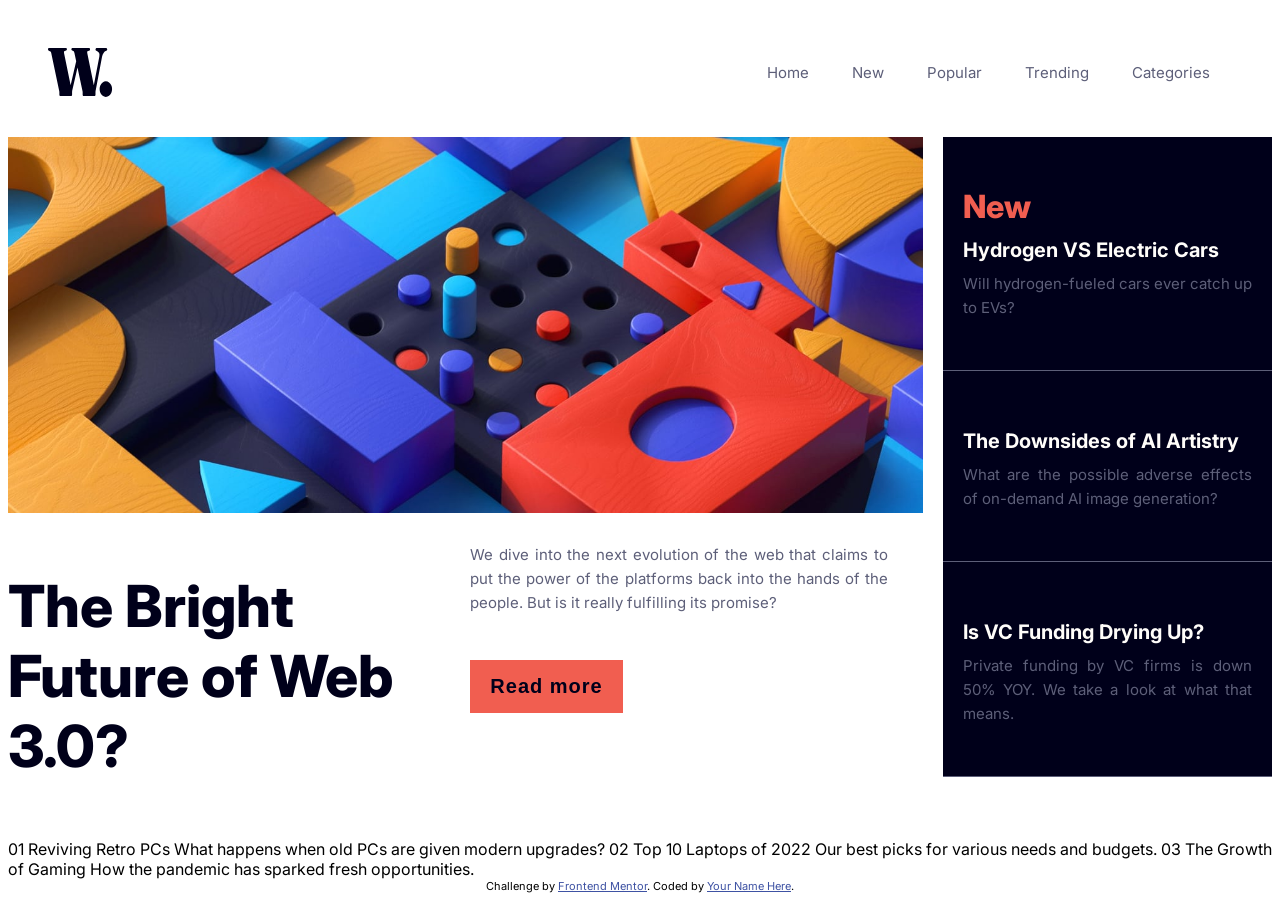
==== index.html @ 89f35e02 "La sección main esta casi finalizada con los estilos desktop, solo falta darles los ultimos ajustos " ====
<!DOCTYPE html>
<html lang="en">
<head>
  <meta charset="UTF-8">
  <meta name="viewport" content="width=device-width, initial-scale=1.0"> <!-- displays site properly based on user's device -->
  <link rel="icon" type="image/png" sizes="32x32" href="./assets/images/favicon-32x32.png">
  <link rel="preconnect" href="https://fonts.gstatic.com" crossorigin> <link href="https://fonts.googleapis.com/css2?family=Inter:wght@400;700;800&display=swap" rel="stylesheet">
  <link rel="stylesheet" href="assets/css/styles.css">
  <title>Frontend Mentor | News homepage</title>

  <!-- ###### NAVBAR ###### -->
  <style>
    .attribution { font-size: 0.6875rem; text-align: center; }
    .attribution a { color: hsl(228, 45%, 44%); }
  </style>
</head>
<body>
  <!-- Seccion de barra de navegación-->
  <nav class="navbar">
      <!-- Titulo (LOGO W)-->
    <img src="./assets/images/logo.svg" alt="logo W" class="logoW">
    <ul class="nav-menu">
      <li><a href="#">Home</a></li>
      <li><a href="#">New</a></li>
      <li><a href="#">Popular</a></li>
      <li><a href="#">Trending</a></li>
      <li><a href="#">Categories</a></li>
    </ul>
    <!-- Seccion para los botones que se deberan mostrar de acuerdo al tamaño, 
    es decir, para (Mobile First) -->
    <button class="btnMenu">
      <img src="./assets/images/icon-menu.svg" alt="menu icon" class="iconMenu">
    </button>
  </nav>

<!-- ###### MAIN ###### -->
  <section class="news">
    <article class="newArticle">
      <img src="./assets/images/image-web-3-desktop.jpg" 
      alt="web 3.0 image" class="imgNews">
        <!-- Título -->
        <div class="newContainerInfo">
          <h1 class="titleNew">The Bright Future of Web 3.0?</h1>

          <div class="newContainerInfoTextButton">
            <p>We dive into the next evolution of the web that claims to put the power of the platforms back into the hands of the people. 
            But is it really fulfilling its promise?</p>
            <button class="btnReadMore">Read more</button>
          </div>
        </div>
        <!-- Botón para leer más -->
    </article>

  <!-- Lista de noticias (aside) -->
    <aside class="asideNews">
        <article class="asideNewsItem">
            <h2>New</h2>
            <h3>Hydrogen VS Electric Cars</h3>
            <p>Will hydrogen-fueled cars ever catch up to EVs?</p>
        </article>

        <article class="asideNewsItem">
            <h3>The Downsides of AI Artistry</h3>
            <p>What are the possible adverse effects of on-demand AI image generation?</p>
        </article>

        <article class="asideNewsItem">
            <h3>Is VC Funding Drying Up?</h3>
            <p>Private funding by VC firms is down 50% YOY. We take a look at what that means.</p>
        </article>
    </aside>
  </section>
<!-- Articulos destacados (articles) -->
  <div class="article">
      01
      Reviving Retro PCs
      What happens when old PCs are given modern upgrades?

      02
      Top 10 Laptops of 2022
      Our best picks for various needs and budgets.

      03
      The Growth of Gaming
      How the pandemic has sparked fresh opportunities.
  </div>
  <footer class="attribution">
    Challenge by <a href="https://www.frontendmentor.io?ref=challenge">Frontend Mentor</a>. 
    Coded by <a href="#">Your Name Here</a>.
  </footer>
</body>
</html>
---- assets/css/styles.css ----
/* ==== ESTILOS PARA VERSIÓN ESCRITORIO (DESKTOP FIRST) ==== */
body{
    background-color: white;
    font-family: 'Inter', sans-serif;
    /* font-family: 'Inter', sans-serif;   font-style: italic; */
}
/* ---- Estilos para NAVBAR ---- */
.navbar{
    font-weight: 400;
    font-size: 15px;
    display: flex;
    padding: 40px;
}
/* Estilos para Navbar_menu */
.nav-menu{
    list-style: none;
    display: flex;
    flex: 1%;
    justify-content: space-around;
    margin-left: 50%;

}
.nav-menu a{
    text-decoration: none;
    color: hsl(236, 13%, 42%);
    padding: 0px;
}
/* Estilos para el botón de menú */
.btnMenu{
    display: none;
}
/* Diseño para navbar hoover */
.nav-menu a:hover{
    color: hsl(5, 85%, 63%);
}
/* .title_W{
    font-size: 50px;
    font-family: 'Inter', sans-serif;
} */
/* ------------ ESTILOS SECTION ------------ */
.news{
    display: grid;
    grid-template-columns: 2.5fr 0.9fr;
    gap:20px;
    
}
/* ======= Artículo principal ======= */
.newArticle {
    display: flex;
    flex-direction: column;
}
.imgNews {
    width: 100%;
    height: auto;
}
.titleNew{
    font-weight: 800;
    color: hsl(240, 100%, 5%);
    font-size: 58px;
    
}
.btnReadMore{
    align-self: start;
    font-weight: 700;
    background-color: hsl(5, 85%, 63%);
    color: hsl(240, 100%, 5%);
    border: none;
    margin-top: 30px;
    padding: 15px 20px;
    text-align: center;
    font-size: 20px;
    letter-spacing: 1px;
    cursor: pointer;
}
.btnReadMore:hover{
    background-color: hsl(240, 100%, 5%);
    color: hsl(36, 100%, 99%);
}
.newArticle p{
    font-weight: 400;
    color: hsl(236, 13%, 42%);
    font-size: 15px;
    line-height: 1.6;
    margin-top: 30px;
    padding-right: 35px;
    text-align: justify;

}
.newContainerInfo{
    display: grid;
    grid-template-columns: 1fr 1fr;
    gap: 10px;
    align-items: start;

}
/* ------------ Estilos para la parte de asideNews ------------ */
.asideNews{
    display: flex;
    flex-direction: column;
    gap: 8px;
    align-self: start;
    background-color: hsl(240, 100%, 5%);
    
}
.asideNewsItem{
    padding: 50px 20px;
    border-bottom: 1px solid hsl(236, 13%, 42%);
}

.asideNewsItem h2{
    font-weight: 800;
    font-size: 32px;
    color: hsl(5, 85%, 63%);
    margin: 0 0 12px 0;
}
.asideNewsItem h3{
    font-weight: 700;
    font-size: 20px;
    color: hsl(36, 100%, 99%);
    margin: 0 0 10px 0;
}
.asideNewsItem p{
    font-weight: 400;
    font-size: 15px;
    line-height: 1.6;
    color: hsl(236, 13%, 42%);
    text-align: justify;
    margin: 0;
}



/* ==== ESTILOS PARA VERSIÓN MÓVIL (MOBILE) ==== */
@media (max-width: 768px){
    .navbar{
        font-family: 'Inter', sans-serif;
        font-weight: 400;
        font-size: 15px;
        border: 1px solid red;
        display: flex;
        justify-content: space-between;
        padding: 20px;
    }
    /* Estilos para Navbar_menu */
    .nav-menu{
        /* list-style: none;
        display: flex;
        flex: 1%;
        justify-content: space-around;
        border: 1px solid blue;
        margin-left: 50%; */
        display: none;
        
    }
    .nav-menu a{
        text-decoration: none;
        color: hsl(236, 13%, 42%);
        padding: 0px;
    }
    /* Estilos para el botón de menú */
    .btnMenu{
        display: block;
    }
    /* Estilo para hoover */
    .nav-menu a:hover{
        color: hsl(5, 85%, 63%);
    }

}
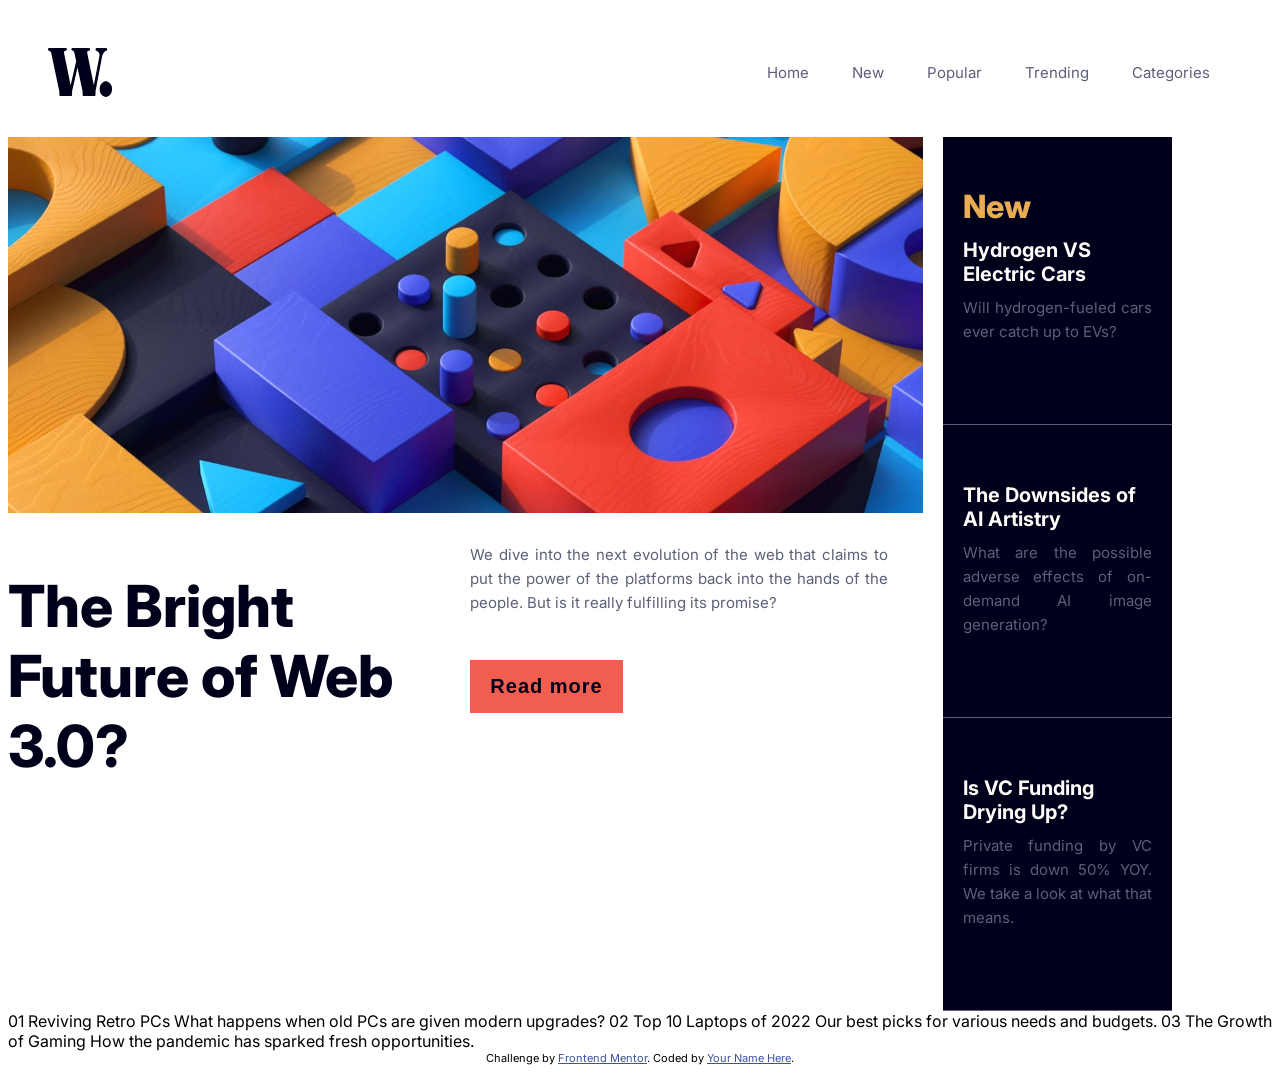
==== commit 4ef10f00: "Se agrego hover al aside, ademas de darle los ajustes finales" ====
--- a/index.html
+++ b/index.html
@@ -53,21 +53,28 @@
 
   <!-- Lista de noticias (aside) -->
     <aside class="asideNews">
+      <!-- Artículo 1 -->
+      <a CLASS="asideNewsItem_a">
         <article class="asideNewsItem">
             <h2>New</h2>
             <h3>Hydrogen VS Electric Cars</h3>
             <p>Will hydrogen-fueled cars ever catch up to EVs?</p>
         </article>
-
+      </a>
+      <!-- Artículo 2 -->
+      <a CLASS="asideNewsItem_a">
         <article class="asideNewsItem">
             <h3>The Downsides of AI Artistry</h3>
             <p>What are the possible adverse effects of on-demand AI image generation?</p>
         </article>
-
+      </a>
+      <!-- Artículo 3 -->
+      <a CLASS="asideNewsItem_a">
         <article class="asideNewsItem">
             <h3>Is VC Funding Drying Up?</h3>
             <p>Private funding by VC firms is down 50% YOY. We take a look at what that means.</p>
         </article>
+      </a>
     </aside>
   </section>
 <!-- Articulos destacados (articles) -->
--- a/assets/css/styles.css
+++ b/assets/css/styles.css
@@ -98,19 +98,21 @@
     display: flex;
     flex-direction: column;
     gap: 8px;
+    margin-right: 100px;
     align-self: start;
     background-color: hsl(240, 100%, 5%);
     
 }
 .asideNewsItem{
-    padding: 50px 20px;
+    padding: 50px 20px 80px 20px;
     border-bottom: 1px solid hsl(236, 13%, 42%);
+    cursor: pointer;
 }
 
 .asideNewsItem h2{
     font-weight: 800;
     font-size: 32px;
-    color: hsl(5, 85%, 63%);
+    color: hsl(35, 77%, 62%);
     margin: 0 0 12px 0;
 }
 .asideNewsItem h3{
@@ -127,7 +129,12 @@
     text-align: justify;
     margin: 0;
 }
-
+.asideNewsItem_a:hover{
+    .asideNewsItem h3{
+        color: hsl(35, 77%, 62%);
+    }
+ 
+}
 
 
 /* ==== ESTILOS PARA VERSIÓN MÓVIL (MOBILE) ==== */
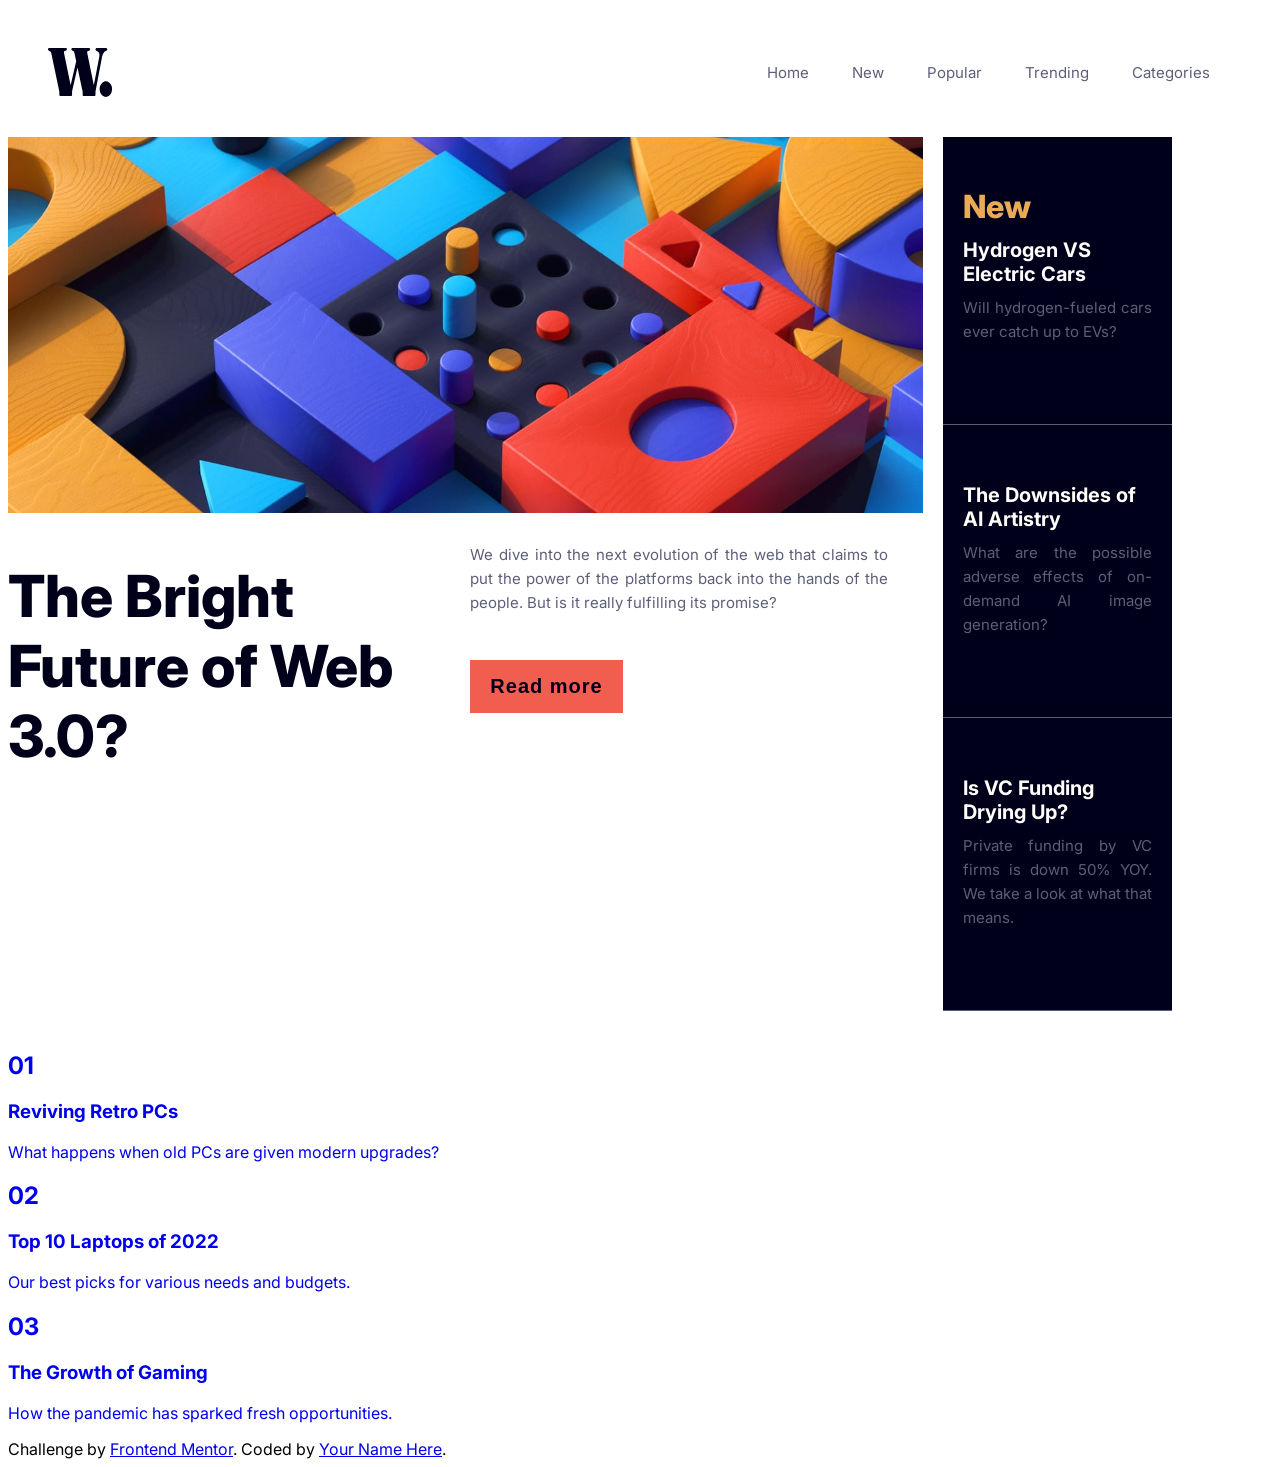
==== commit bcc0b6ec: "Se comenzo a trabajar en la parte de articulos destacados, dandole un formato estructurado en html y" ====
--- a/index.html
+++ b/index.html
@@ -8,53 +8,53 @@
   <link rel="stylesheet" href="assets/css/styles.css">
   <title>Frontend Mentor | News homepage</title>
 
-  <!-- ###### NAVBAR ###### -->
-  <style>
-    .attribution { font-size: 0.6875rem; text-align: center; }
-    .attribution a { color: hsl(228, 45%, 44%); }
-  </style>
+  <!-- ###### HEADER ###### -->
+  
+  <header>
+      <!-- Seccion de barra de navegación (NAVBAR)-->
+    <nav class="navbar">
+        <!-- Titulo (LOGO W)-->
+      <img src="./assets/images/logo.svg" alt="logo W" class="logoW">
+      <ul class="nav-menu">
+        <li><a href="#">Home</a></li>
+        <li><a href="#">New</a></li>
+        <li><a href="#">Popular</a></li>
+        <li><a href="#">Trending</a></li>
+        <li><a href="#">Categories</a></li>
+      </ul>
+      <!-- Seccion para los botones que se deberan mostrar de acuerdo al tamaño, 
+      es decir, para (Mobile First) -->
+      <button class="btnMenu">
+        <img src="./assets/images/icon-menu.svg" alt="menu icon" class="iconMenu">
+      </button>
+    </nav>
+
+  </header>
+
 </head>
 <body>
-  <!-- Seccion de barra de navegación-->
-  <nav class="navbar">
-      <!-- Titulo (LOGO W)-->
-    <img src="./assets/images/logo.svg" alt="logo W" class="logoW">
-    <ul class="nav-menu">
-      <li><a href="#">Home</a></li>
-      <li><a href="#">New</a></li>
-      <li><a href="#">Popular</a></li>
-      <li><a href="#">Trending</a></li>
-      <li><a href="#">Categories</a></li>
-    </ul>
-    <!-- Seccion para los botones que se deberan mostrar de acuerdo al tamaño, 
-    es decir, para (Mobile First) -->
-    <button class="btnMenu">
-      <img src="./assets/images/icon-menu.svg" alt="menu icon" class="iconMenu">
-    </button>
-  </nav>
 
 <!-- ###### MAIN ###### -->
-  <section class="news">
+  <main class="news">
     <article class="newArticle">
       <img src="./assets/images/image-web-3-desktop.jpg" 
       alt="web 3.0 image" class="imgNews">
         <!-- Título -->
         <div class="newContainerInfo">
           <h1 class="titleNew">The Bright Future of Web 3.0?</h1>
-
+        <!-- Botón para leer más -->
           <div class="newContainerInfoTextButton">
             <p>We dive into the next evolution of the web that claims to put the power of the platforms back into the hands of the people. 
             But is it really fulfilling its promise?</p>
             <button class="btnReadMore">Read more</button>
           </div>
         </div>
-        <!-- Botón para leer más -->
     </article>
 
   <!-- Lista de noticias (aside) -->
     <aside class="asideNews">
       <!-- Artículo 1 -->
-      <a CLASS="asideNewsItem_a">
+      <a  href="#" CLASS="asideNewsItem_a">
         <article class="asideNewsItem">
             <h2>New</h2>
             <h3>Hydrogen VS Electric Cars</h3>
@@ -62,35 +62,46 @@
         </article>
       </a>
       <!-- Artículo 2 -->
-      <a CLASS="asideNewsItem_a">
+      <a href="#" CLASS="asideNewsItem_a">
         <article class="asideNewsItem">
             <h3>The Downsides of AI Artistry</h3>
             <p>What are the possible adverse effects of on-demand AI image generation?</p>
         </article>
       </a>
       <!-- Artículo 3 -->
-      <a CLASS="asideNewsItem_a">
+      <a href="#" CLASS="asideNewsItem_a">
         <article class="asideNewsItem">
             <h3>Is VC Funding Drying Up?</h3>
             <p>Private funding by VC firms is down 50% YOY. We take a look at what that means.</p>
         </article>
       </a>
     </aside>
-  </section>
 <!-- Articulos destacados (articles) -->
-  <div class="article">
-      01
-      Reviving Retro PCs
-      What happens when old PCs are given modern upgrades?
+    <section class="recommendedNews">
+      <a href="#" class="recommendedNewsItem_a">
+        <article class="recommendedNewsItem">
+          <h2>01</h2>
+          <h3>Reviving Retro PCs</h3>
+        </article>
+        <p>What happens when old PCs are given modern upgrades?</p>
+      </a>
+      <a href="#" class="recommendedNewsItem_a">
+        <article class="recommendedNewsItem">
+            <h2>02</h2>
+            <h3>Top 10 Laptops of 2022</h3>
+            <p>Our best picks for various needs and budgets.</p>
+          </article>
+      </a>
+      <a href="#" class="recommendedNewsItem_a">
+        <article class="recommendedNewsItem">
+          <h2>03</h2>
+          <h3>The Growth of Gaming</h3>
+          <p>How the pandemic has sparked fresh opportunities.</p>
+        </article>
+      </a>
+    </section>
+  </main  >
 
-      02
-      Top 10 Laptops of 2022
-      Our best picks for various needs and budgets.
-
-      03
-      The Growth of Gaming
-      How the pandemic has sparked fresh opportunities.
-  </div>
   <footer class="attribution">
     Challenge by <a href="https://www.frontendmentor.io?ref=challenge">Frontend Mentor</a>. 
     Coded by <a href="#">Your Name Here</a>.
--- a/assets/css/styles.css
+++ b/assets/css/styles.css
@@ -101,7 +101,9 @@
     margin-right: 100px;
     align-self: start;
     background-color: hsl(240, 100%, 5%);
-    
+}
+.asideNewsItem_a{
+    text-decoration: none;
 }
 .asideNewsItem{
     padding: 50px 20px 80px 20px;
@@ -135,7 +137,10 @@
     }
  
 }
-
+/* ------------ Estilos para la parte inferior de articulos destacados------------ */
+.recommendedNewsItem_a{
+    text-decoration: none;
+}
 
 /* ==== ESTILOS PARA VERSIÓN MÓVIL (MOBILE) ==== */
 @media (max-width: 768px){
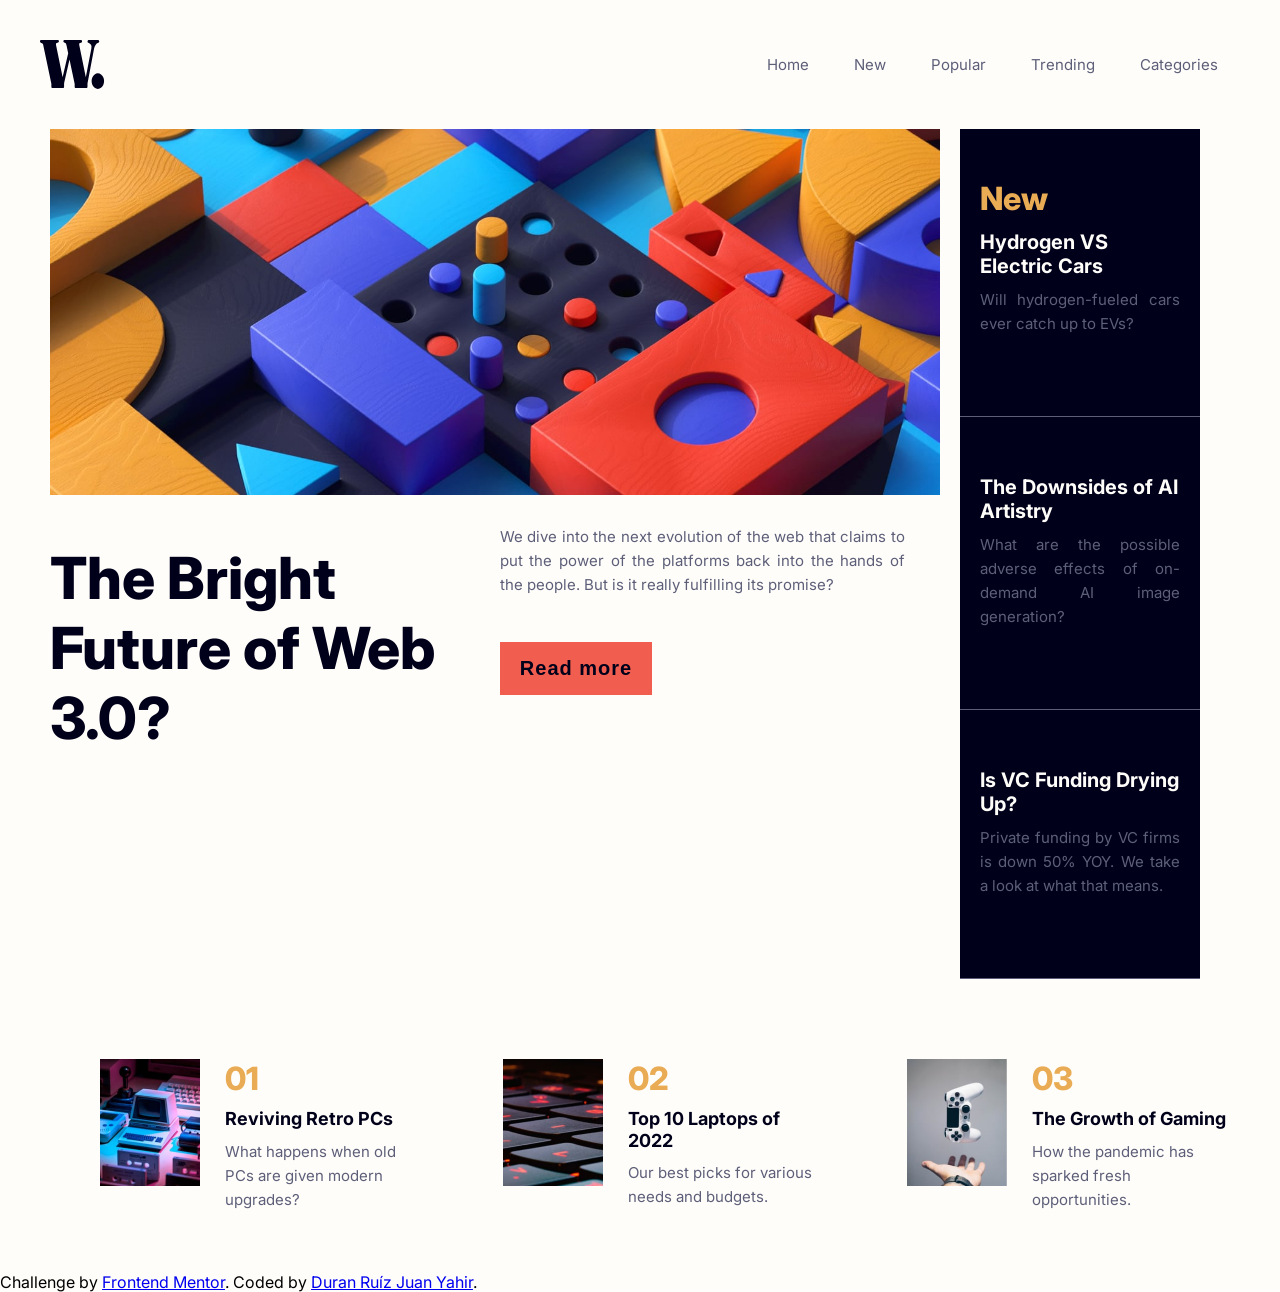
==== commit 3996da93: "Se realizaron los ultimos ajustes, para finalizar la version desktop. Ahora falta solo la versión de" ====
--- a/index.html
+++ b/index.html
@@ -80,23 +80,33 @@
     <section class="recommendedNews">
       <a href="#" class="recommendedNewsItem_a">
         <article class="recommendedNewsItem">
-          <h2>01</h2>
-          <h3>Reviving Retro PCs</h3>
+          <img src="./assets/images/image-retro-pcs.jpg" alt="retro pc image" class="imgRecommendedNews">
+          <div class="recommendedNewsItem_info">
+            <h2>01</h2>
+            <h3>Reviving Retro PCs</h3>
+            <p>What happens when old PCs are given modern upgrades?</p>
+          </div>
+
         </article>
-        <p>What happens when old PCs are given modern upgrades?</p>
       </a>
       <a href="#" class="recommendedNewsItem_a">
         <article class="recommendedNewsItem">
+          <img src="./assets/images/image-top-laptops.jpg" alt="retro pc image" class="imgRecommendedNews">
+          <div class="recommendedNewsItem_info">
             <h2>02</h2>
             <h3>Top 10 Laptops of 2022</h3>
             <p>Our best picks for various needs and budgets.</p>
+          </div>
           </article>
       </a>
       <a href="#" class="recommendedNewsItem_a">
         <article class="recommendedNewsItem">
-          <h2>03</h2>
-          <h3>The Growth of Gaming</h3>
-          <p>How the pandemic has sparked fresh opportunities.</p>
+          <img src="./assets/images/image-gaming-growth.jpg" alt="retro pc image" class="imgRecommendedNews">
+          <div class="recommendedNewsItem_info">
+              <h2>03</h2>
+              <h3>The Growth of Gaming</h3>
+              <p>How the pandemic has sparked fresh opportunities.</p>
+          </div>
         </article>
       </a>
     </section>
@@ -104,7 +114,7 @@
 
   <footer class="attribution">
     Challenge by <a href="https://www.frontendmentor.io?ref=challenge">Frontend Mentor</a>. 
-    Coded by <a href="#">Your Name Here</a>.
+    Coded by <a href="#">Duran Ruíz Juan Yahir</a>.
   </footer>
 </body>
 </html>
--- a/assets/css/styles.css
+++ b/assets/css/styles.css
@@ -1,8 +1,9 @@
 /* ==== ESTILOS PARA VERSIÓN ESCRITORIO (DESKTOP FIRST) ==== */
 body{
-    background-color: white;
+    background-color: hsl(36, 100%, 99%);
     font-family: 'Inter', sans-serif;
-    /* font-family: 'Inter', sans-serif;   font-style: italic; */
+    margin: 0;
+    padding: 0;
 }
 /* ---- Estilos para NAVBAR ---- */
 .navbar{
@@ -38,16 +39,19 @@
     font-family: 'Inter', sans-serif;
 } */
 /* ------------ ESTILOS SECTION ------------ */
+/* Ajusté los márgenes laterales y el espacio superior para que el bloque principal
+    coincida con la proporción del diseño de referencia. */
 .news{
     display: grid;
     grid-template-columns: 2.5fr 0.9fr;
     gap:20px;
-    
+    margin-left: 50px;
 }
 /* ======= Artículo principal ======= */
 .newArticle {
     display: flex;
     flex-direction: column;
+    
 }
 .imgNews {
     width: 100%;
@@ -94,11 +98,13 @@
 
 }
 /* ------------ Estilos para la parte de asideNews ------------ */
+/* Quité espacios extra y compacté el padding para que el panel oscuro conserve
+    la altura y separación exacta de la maqueta. */
 .asideNews{
     display: flex;
     flex-direction: column;
     gap: 8px;
-    margin-right: 100px;
+    margin-right: 80px;
     align-self: start;
     background-color: hsl(240, 100%, 5%);
 }
@@ -135,11 +141,56 @@
     .asideNewsItem h3{
         color: hsl(35, 77%, 62%);
     }
- 
-}
+}
+
 /* ------------ Estilos para la parte inferior de articulos destacados------------ */
+
+.recommendedNews{
+    display: grid;
+    grid-template-columns: repeat(3, 1fr);
+    gap: 80px;
+    margin-top: 60px;
+    margin-bottom: 60px;
+    margin-left: 50px;
+    margin-right: 50px;
+    grid-column: 1 / -1;
+}
+.recommendedNewsItem{
+    display: flex;
+    gap: 25px;
+    cursor: pointer;
+    align-items: flex-start;
+}
+
+.recommendedNewsItem h2{
+    font-weight: 800;
+    font-size: 32px;
+    color: hsl(35, 77%, 62%);
+    margin: 0;
+}
+.recommendedNewsItem h3{
+    font-weight: 700;
+    font-size: 18px;
+    color: hsl(240, 100%, 5%);
+    margin: 10px 0;
+    line-height: 1.2;
+}
+.recommendedNewsItem p{
+    font-weight: 400;
+    font-size: 15px;
+    color: hsl(236, 13%, 42%);
+    line-height: 1.6;
+    margin: 0;
+}
+.recommendedNewsItem img{
+    width: 100px;
+    height: 127px;
+    object-fit: cover;
+    flex-shrink: 0;
+}
 .recommendedNewsItem_a{
     text-decoration: none;
+    color: inherit;
 }
 
 /* ==== ESTILOS PARA VERSIÓN MÓVIL (MOBILE) ==== */
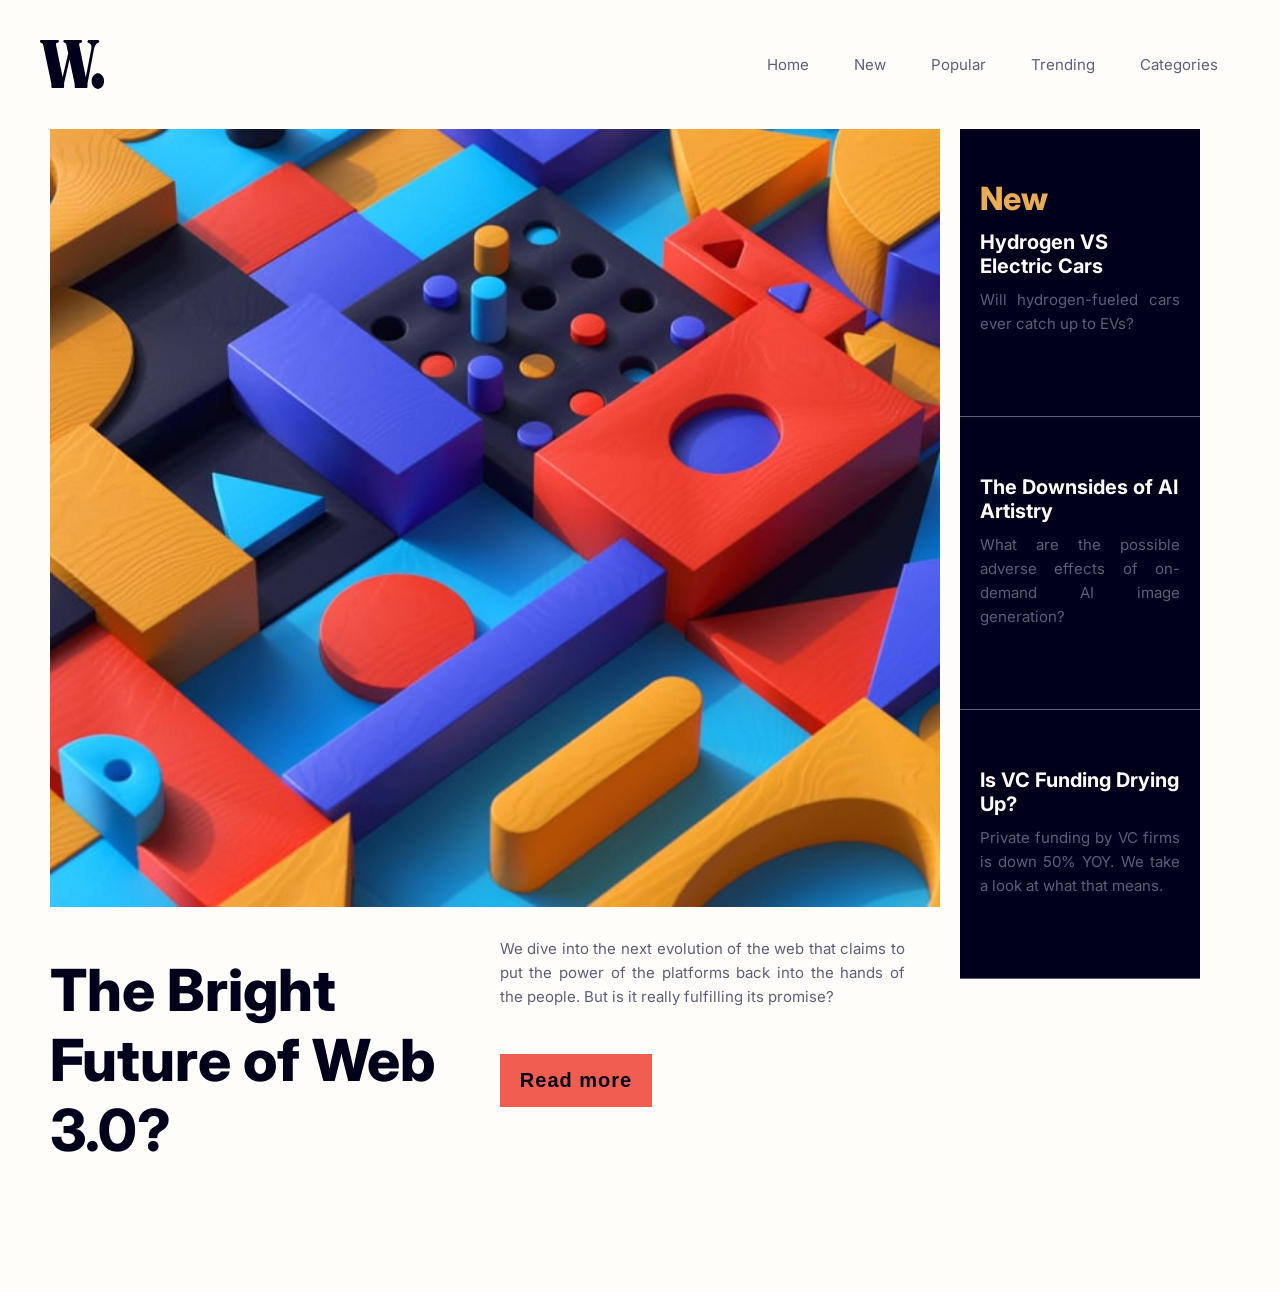
==== commit e8f51dbf: "Se agrego el javascript para desplegar el menu" ====
--- a/index.html
+++ b/index.html
@@ -37,8 +37,11 @@
 <!-- ###### MAIN ###### -->
   <main class="news">
     <article class="newArticle">
-      <img src="./assets/images/image-web-3-desktop.jpg" 
-      alt="web 3.0 image" class="imgNews">
+      <picture>
+        <source media="(max-width: 768px)" srcset="./assets/images/image-web-3-mobile.jpg">
+        <img src="./assets/images/image-web-3-desktop.jpg" 
+        alt="web 3.0 image" class="imgNews">
+      </picture>
         <!-- Título -->
         <div class="newContainerInfo">
           <h1 class="titleNew">The Bright Future of Web 3.0?</h1>
@@ -116,5 +119,7 @@
     Challenge by <a href="https://www.frontendmentor.io?ref=challenge">Frontend Mentor</a>. 
     Coded by <a href="#">Duran Ruíz Juan Yahir</a>.
   </footer>
+
+  <script src="assets/js/main.js"></script>
 </body>
 </html>
--- a/assets/css/styles.css
+++ b/assets/css/styles.css
@@ -4,6 +4,12 @@
     font-family: 'Inter', sans-serif;
     margin: 0;
     padding: 0;
+    overflow-x: hidden;
+}
+
+img{
+    display: block;
+    max-width: 100%;
 }
 /* ---- Estilos para NAVBAR ---- */
 .navbar{
@@ -192,41 +198,181 @@
     text-decoration: none;
     color: inherit;
 }
-
+.recommendedNewsItem_a:hover{
+    .recommendedNewsItem h3{
+        color: hsl(5, 85%, 63%);
+    }
+}
 /* ==== ESTILOS PARA VERSIÓN MÓVIL (MOBILE) ==== */
 @media (max-width: 768px){
     .navbar{
-        font-family: 'Inter', sans-serif;
-        font-weight: 400;
-        font-size: 15px;
-        border: 1px solid red;
         display: flex;
         justify-content: space-between;
-        padding: 20px;
-    }
-    /* Estilos para Navbar_menu */
+        align-items: center;
+        padding: 28px 20px 18px;
+    }
+
+    .logoW{
+        width: 44px;
+        height: auto;
+    }
+
     .nav-menu{
-        /* list-style: none;
+        position: fixed;
+        top: 0;
+        right: 0;
+        bottom: 0;
+        width: min(72vw, 320px);
+        margin: 0;
+        padding: 120px 24px 24px;
+        list-style: none;
         display: flex;
-        flex: 1%;
-        justify-content: space-around;
-        border: 1px solid blue;
-        margin-left: 50%; */
-        display: none;
-        
-    }
+        flex-direction: column;
+        gap: 22px;
+        justify-content: flex-start;
+        align-items: flex-start;
+        background-color: hsl(36, 100%, 99%);
+        transform: translateX(100%);
+        transition: transform 0.25s ease;
+        z-index: 20;
+    }
+
+    body.menu-open .nav-menu{
+        transform: translateX(0);
+        box-shadow: -40px 0 0 rgba(0, 0, 0, 0.45);
+    }
+
+    .nav-menu li{
+        width: 100%;
+    }
+
     .nav-menu a{
         text-decoration: none;
-        color: hsl(236, 13%, 42%);
-        padding: 0px;
-    }
-    /* Estilos para el botón de menú */
+        color: hsl(240, 100%, 5%);
+        padding: 0;
+        font-size: 18px;
+    }
+
     .btnMenu{
         display: block;
-    }
-    /* Estilo para hoover */
-    .nav-menu a:hover{
-        color: hsl(5, 85%, 63%);
+        border: 0;
+        background: transparent;
+        padding: 0;
+        line-height: 0;
+    }
+
+    .iconMenu{
+        width: 40px;
+        height: 18px;
+    }
+
+    .menuBackdrop{
+        position: fixed;
+        inset: 0;
+        background: rgba(0, 0, 0, 0.45);
+        opacity: 0;
+        pointer-events: none;
+        transition: opacity 0.25s ease;
+        z-index: 10;
+    }
+
+    body.menu-open .menuBackdrop{
+        opacity: 1;
+        pointer-events: auto;
+    }
+
+    body.menu-open{
+        overflow: hidden;
+    }
+
+    .news{
+        grid-template-columns: 1fr;
+        gap: 34px;
+        margin: 0 20px;
+    }
+
+    .newArticle{
+        gap: 16px;
+    }
+
+    .imgNews{
+        width: 100%;
+    }
+
+    .newContainerInfo{
+        grid-template-columns: 1fr;
+        gap: 0;
+    }
+
+    .titleNew{
+        font-size: clamp(3rem, 13vw, 3.6rem);
+        line-height: 0.95;
+        margin: 0;
+        letter-spacing: -0.02em;
+    }
+
+    .newContainerInfoTextButton p,
+    .newArticle p{
+        font-size: 15px;
+        line-height: 1.7;
+        margin-top: 18px;
+        padding-right: 0;
+        text-align: left;
+    }
+
+    .btnReadMore{
+        margin-top: 22px;
+        padding: 14px 28px;
+        font-size: 14px;
+        letter-spacing: 4px;
+    }
+
+    .asideNews{
+        margin-right: 0;
+        width: auto;
+        gap: 0;
+    }
+
+    .asideNewsItem{
+        padding: 28px 20px;
+    }
+
+    .asideNewsItem h2{
+        font-size: 2rem;
+        margin-bottom: 16px;
+    }
+
+    .asideNewsItem h3{
+        font-size: 1.15rem;
+        line-height: 1.25;
+    }
+
+    .recommendedNews{
+        grid-template-columns: 1fr;
+        gap: 30px;
+        margin: 10px 20px 56px;
+    }
+
+    .recommendedNewsItem{
+        gap: 16px;
+    }
+
+    .recommendedNewsItem img{
+        width: 100px;
+        height: 127px;
+    }
+
+    .recommendedNewsItem h2{
+        font-size: 30px;
+    }
+
+    .recommendedNewsItem h3{
+        font-size: 17px;
+        margin: 10px 0 8px;
+    }
+
+    .recommendedNewsItem p{
+        line-height: 1.7;
     }
 
 }
